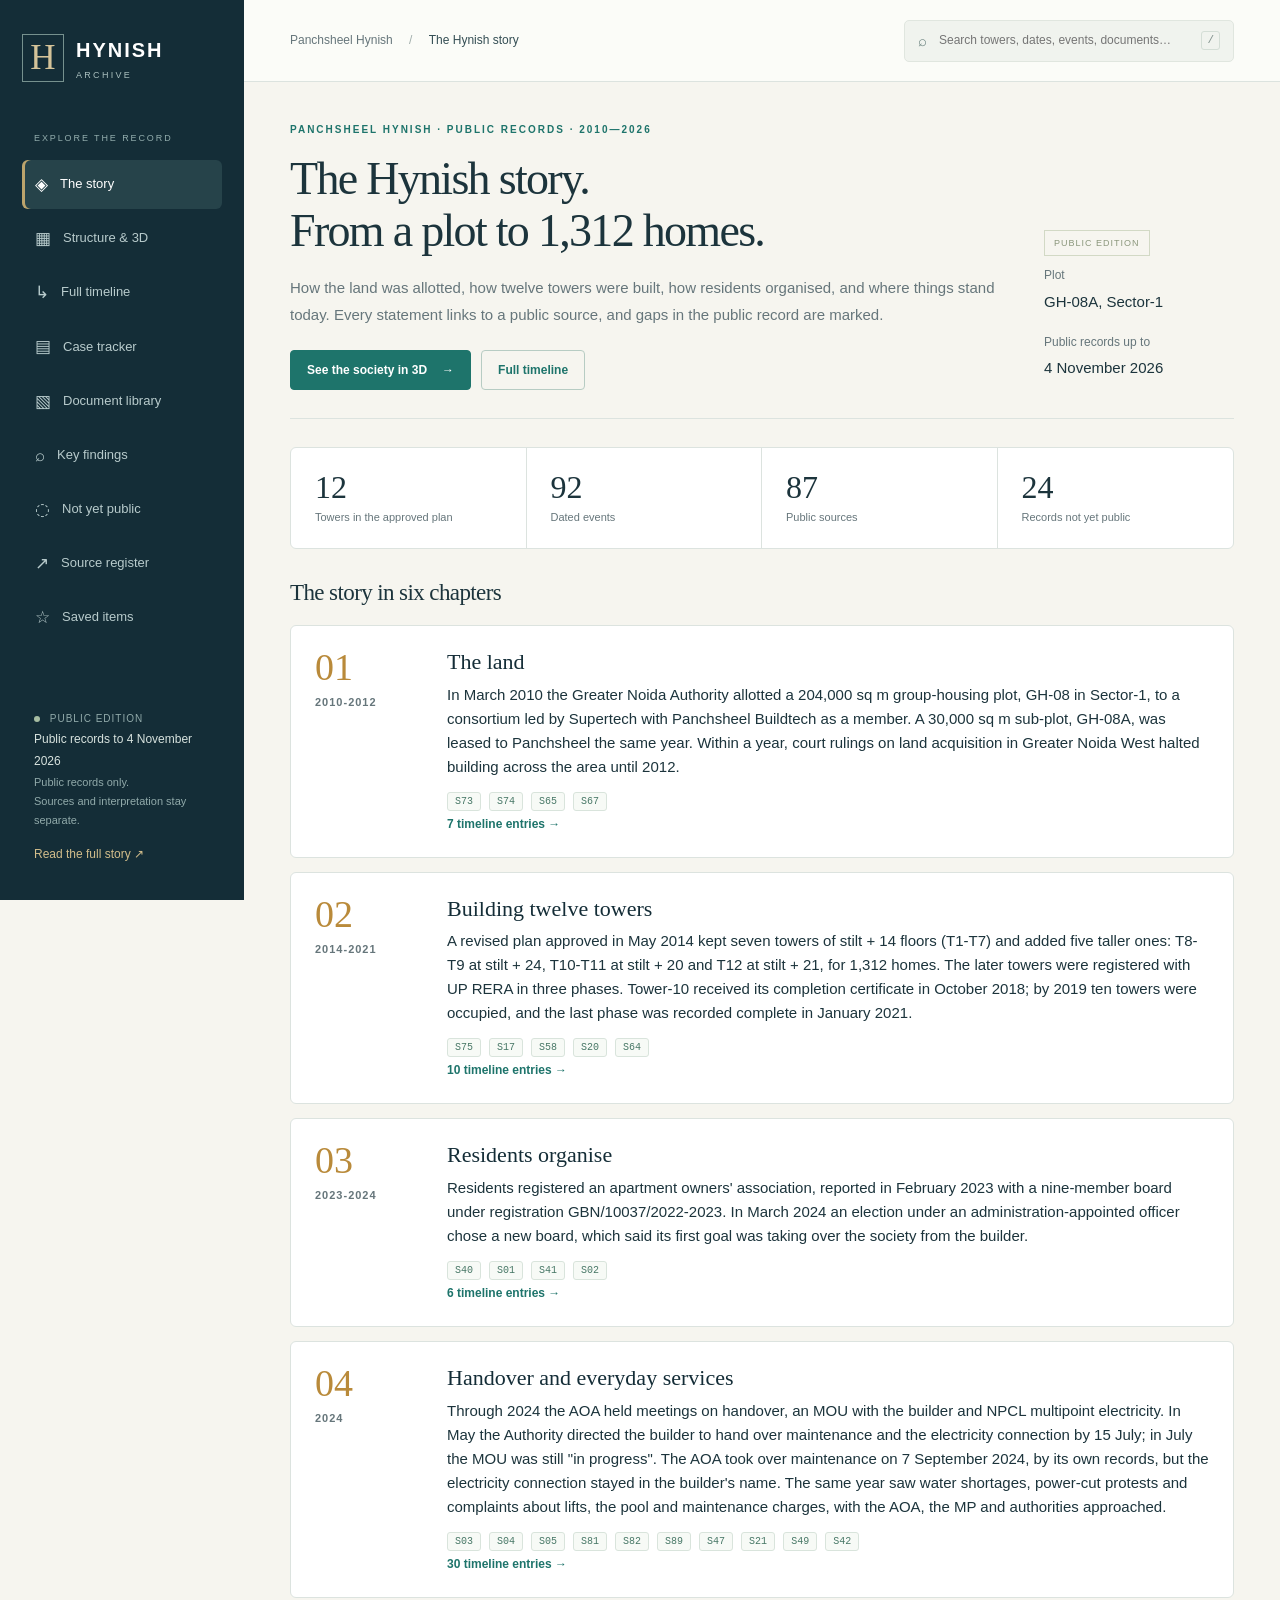
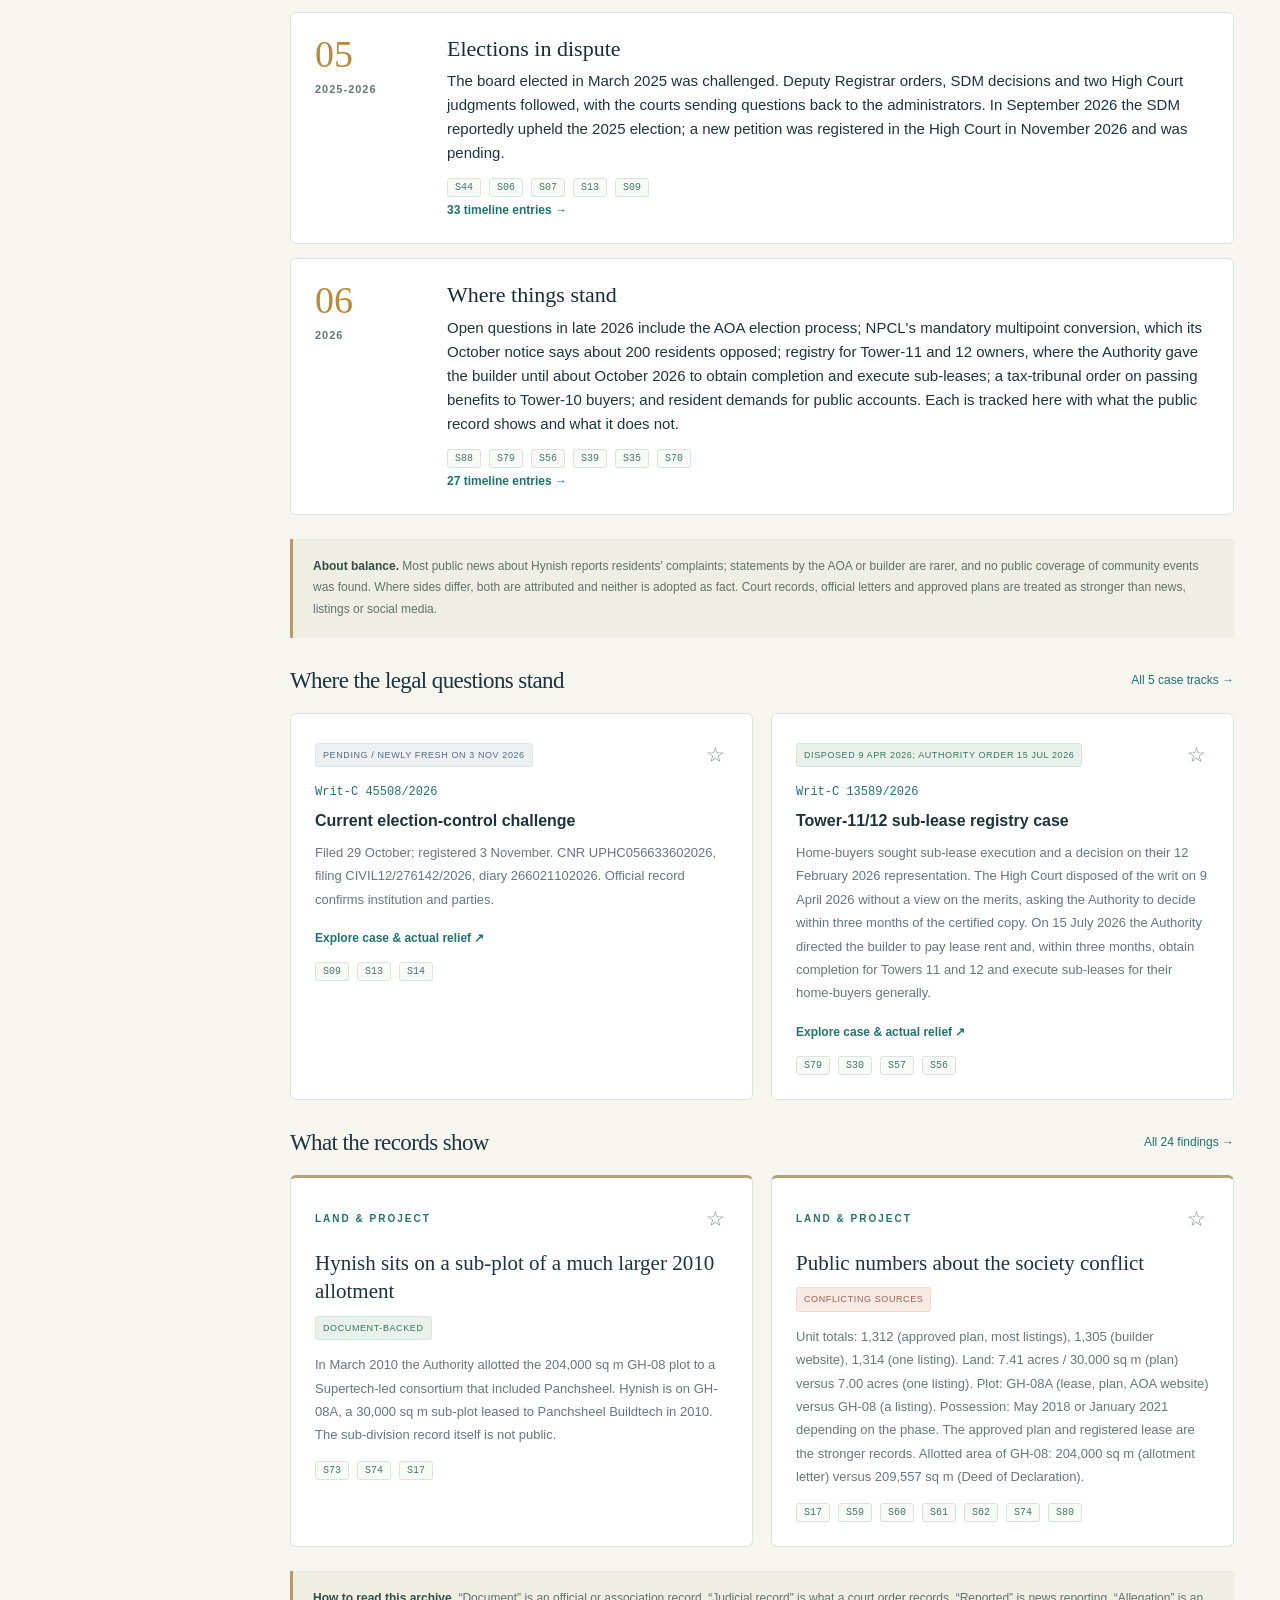
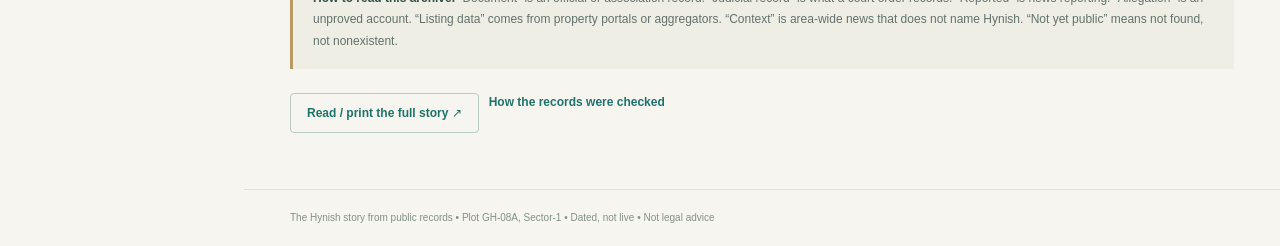
==== index.html @ cd11ac64 "Hynish Archive public edition, 4 November 2026 Co-Authored-By: Claude Opus 5.5 <noreply@anthropic.co" ====
<!doctype html>
<html lang="en"><head><meta charset="utf-8"><meta name="robots" content="noindex, nofollow"><meta name="viewport" content="width=device-width,initial-scale=1"><meta name="description" content="The Panchsheel Hynish story from public records: land, construction, residents, handover, services and court cases, with a 3D model of the society."><title>Hynish Archive</title><link rel="stylesheet" href="assets/style.css"></head>
<body>
<aside class="sidebar"><a href="#overview" class="brand"><span class="brandmark">H</span><span>HYNISH<span class="brand-sub">ARCHIVE</span></span></a><div class="sidebar-label">EXPLORE THE RECORD</div><nav aria-label="Main navigation"><a href="#overview" data-view="overview">◈ <span>The story</span></a><a href="#structure" data-view="structure">▦ <span>Structure &amp; 3D</span></a><a href="#timeline" data-view="timeline">↳ <span>Full timeline</span></a><a href="#cases" data-view="cases">▤ <span>Case tracker</span></a><a href="#documents" data-view="documents">▧ <span>Document library</span></a><a href="#findings" data-view="findings">⌕ <span>Key findings</span></a><a href="#missing" data-view="missing">◌ <span>Not yet public</span></a><a href="#sources" data-view="sources">↗ <span>Source register</span></a><a href="#saved" data-view="saved">☆ <span>Saved items</span></a></nav><div class="sidebar-footer"><span class="live-dot"></span> PUBLIC EDITION<br><strong>Public records to 4 November 2026</strong><p>Public records only.<br>Sources and interpretation stay separate.</p><a href="Detailed_Brief.html" target="_blank">Read the full story ↗</a></div></aside>
<div class="shell"><header class="topbar"><div class="breadcrumb">Panchsheel Hynish <span>/</span> <strong id="crumb">The Hynish story</strong></div><label class="search-wrap"><span aria-hidden="true">⌕</span><input id="search" type="search" placeholder="Search towers, dates, events, documents…" aria-label="Search archive"><kbd>/</kbd></label><button class="clear-btn" id="clear" hidden>Clear search</button></header><main id="main" tabindex="-1"></main><footer class="page-footer">The Hynish story from public records • Plot GH-08A, Sector-1 • Dated, not live • Not legal advice</footer></div>
<dialog id="detail"><div class="modal-head"><div><span class="eyebrow" id="detail-kind"></span><h2 id="detail-title"></h2></div><button id="close-detail" class="icon-btn" aria-label="Close details">✕</button></div><div id="detail-body"></div></dialog>
<script src="assets/archive-data.js?v=20261104w"></script><script src="assets/model3d.js?v=20261104w"></script><script src="assets/app.js?v=20261104w"></script></body></html>
---- assets/style.css ----
:root{--navy:#142d37;--ink:#1c343c;--muted:#66767b;--teal:#1e746b;--line:#dce3df;--paper:#f6f5ef;--white:#fff;--gold:#b98a3a;--blue:#456d91}*{box-sizing:border-box}body{margin:0;background:var(--paper);color:var(--ink);font:15px/1.6 'Segoe UI',Arial,sans-serif}button,input,select{font:inherit}a{color:var(--teal);text-decoration:none}a:hover{text-decoration:underline}button{cursor:pointer}button:focus-visible,a:focus-visible,input:focus-visible,select:focus-visible{outline:3px solid #d5ad59;outline-offset:3px}.sidebar{position:fixed;inset:0 auto 0 0;width:244px;background:var(--navy);color:#d7e4e4;padding:34px 22px;display:flex;flex-direction:column;z-index:5}.brand{display:flex;gap:12px;align-items:center;color:white;font-size:20px;font-weight:650;letter-spacing:2px}.brand:hover{text-decoration:none}.brandmark{display:grid;place-items:center;border:1px solid #76918e;width:42px;height:48px;font:35px Georgia,serif;letter-spacing:0;color:#d4c399}.brand-sub{display:block;font-size:9px;letter-spacing:2.3px;font-weight:400;color:#aabfbe;margin-top:2px}.sidebar-label{font-size:9px;letter-spacing:1.9px;color:#93adad;margin:49px 12px 14px}nav{display:grid;gap:5px}nav a{color:#b8cbcc;padding:11px 13px;border-radius:6px;font-size:17px;display:flex;gap:12px;align-items:center}nav a span{font-size:13px;font-weight:500}nav a.active{background:#26434a;color:white;box-shadow:inset 3px 0 #bca46c}nav a:hover{background:#213d45;text-decoration:none}.sidebar-footer{margin-top:auto;padding:28px 12px 0;color:#91aaaa;font-size:10px;letter-spacing:1px;line-height:1.9}.sidebar-footer strong{font-size:12px;color:#d7e2de;font-weight:500;letter-spacing:0}.sidebar-footer p{font-size:11px;letter-spacing:0;line-height:1.7}.sidebar-footer a{font-size:12px;color:#d2bd8b;letter-spacing:0}.live-dot{display:inline-block;width:6px;height:6px;border-radius:50%;background:#a7bda2;margin-right:6px}.shell{margin-left:244px}.topbar{height:82px;border-bottom:1px solid var(--line);padding:0 46px;display:flex;align-items:center;justify-content:space-between;gap:22px;background:#fbfcf8;position:sticky;top:0;z-index:4}.breadcrumb{font-size:12px;color:var(--muted)}.breadcrumb span{margin:0 13px;color:#a0adab}.breadcrumb strong{font-weight:500;color:#344e54}.search-wrap{display:flex;align-items:center;gap:10px;background:#f0f3ee;border:1px solid #e0e6df;border-radius:5px;padding:8px 13px;width:330px;color:#69817e}.search-wrap input{background:none;border:0;outline:none;width:100%;font-size:12px;color:var(--ink)}kbd{border:1px solid #d4ded6;padding:0 5px;border-radius:3px;color:#80918c;font-size:11px}.clear-btn{border:0;background:none;font-size:12px;color:var(--teal)}main{max-width:1550px;margin:auto;padding:40px 46px 56px}.eyebrow{font-size:10px;letter-spacing:2px;font-weight:600;text-transform:uppercase;color:var(--teal)}h1{font:46px/1.13 Georgia,'Times New Roman',serif;letter-spacing:-1.7px;margin:15px 0 17px;max-width:790px}h2{font:28px/1.25 Georgia,serif;letter-spacing:-.6px;margin:0 0 12px}h3{font-size:16px;line-height:1.5;margin:0 0 8px}p{margin:0 0 14px}.lead{font-size:15px;color:var(--muted);max-width:740px;line-height:1.8}.hero{display:flex;justify-content:space-between;gap:36px;border-bottom:1px solid var(--line);padding-bottom:28px}.hero-aside{min-width:190px;align-self:flex-end;font-size:12px;color:var(--muted);padding-bottom:10px}.hero-aside strong{display:block;font-size:15px;color:var(--ink);font-weight:500;margin-top:4px}.button{border:1px solid var(--teal);border-radius:4px;background:var(--teal);color:white;padding:10px 16px;display:inline-flex;align-items:center;gap:15px;font-size:12px;font-weight:550;line-height:1.5}.button:hover{background:#165d56;text-decoration:none}.button.secondary{background:none;color:var(--teal);border-color:#b7ccc3}.button.secondary:hover{background:#e9efea}.actions{display:flex;gap:10px;flex-wrap:wrap;margin-top:22px}.stats{display:grid;grid-template-columns:repeat(4,1fr);border:1px solid var(--line);background:#fff;margin:28px 0 30px;border-radius:6px}.stat{padding:21px 24px;border-right:1px solid var(--line)}.stat:last-child{border:0}.stat b{font:32px Georgia,serif;display:block}.stat span{font-size:11px;color:var(--muted);display:block;margin-top:3px}.section-heading{display:flex;align-items:center;justify-content:space-between;margin:29px 0 18px;gap:20px}.section-heading h2{font-size:23px;margin:0}.section-heading a{font-size:12px}.grid{display:grid;grid-template-columns:repeat(2,minmax(0,1fr));gap:18px}.card{background:white;border:1px solid var(--line);border-radius:6px;padding:24px;position:relative}.card p{font-size:13px;color:#66777a;line-height:1.8}.card .number{font:12px 'Consolas',monospace;color:var(--teal);margin:10px 0}.pill{display:inline-block;font-size:9px;line-height:1.6;letter-spacing:.6px;text-transform:uppercase;padding:4px 7px;border-radius:3px;background:#e9f1ec;color:#397263;border:1px solid #d7e6dd}.pill.reported{background:#f6eedc;color:#8c6a27;border-color:#eee0bd}.pill.missing,.pill.allegation{background:#f7eae5;color:#9b614b;border-color:#f0d9cd}.pill.neutral{background:#edf0f3;color:#536b83;border-color:#dde3e8}.pill.private{background:#f1eaf3;color:#7d5c86;border-color:#e5d8eb}.card-meta{display:flex;align-items:center;justify-content:space-between;gap:10px;margin-bottom:13px}.card-link{border:0;background:none;padding:0;color:var(--teal);font-size:12px;font-weight:600}.bookmark{border:0;background:none;color:#83928e;font-size:21px;padding:0 3px}.bookmark.on{color:#a37e34}.note{border-left:3px solid #b89b61;background:#eeeee4;padding:17px 20px;color:#63716c;font-size:12px;line-height:1.8;margin:24px 0}.note strong{color:#344e45}.topic-grid{display:grid;grid-template-columns:repeat(4,1fr);gap:12px}.topic{border:1px solid var(--line);background:#fff;padding:18px;text-align:left;border-radius:5px;color:var(--ink)}.topic:hover{border-color:#6e9c8a;background:#fafdf8}.topic strong{font-size:13px;display:block}.topic span{font-size:10px;color:#81908c;display:block;margin-top:6px}.toolbar{display:flex;align-items:center;gap:12px;margin:25px 0;flex-wrap:wrap}.toolbar label{font-size:11px;color:var(--muted)}select{border:1px solid #cad8cf;border-radius:4px;color:var(--ink);background:white;padding:8px 30px 8px 11px;font-size:12px}.result-count{font-size:12px;color:#71827b;margin-left:auto}.timeline-list{position:relative;margin-left:16px;padding-left:30px;border-left:1px solid #bdcec1}.event{background:#fff;border:1px solid var(--line);padding:20px 23px;margin-bottom:14px;border-radius:5px;position:relative}.event:before{content:'';position:absolute;left:-36px;top:28px;width:8px;height:8px;border-radius:50%;background:#6b9786;border:3px solid var(--paper);box-sizing:content-box}.event-date{font:11px Consolas,monospace;color:#798b83;display:block;margin-bottom:6px}.event h3{font-size:15px}.event p{font-size:13px;color:#61746e;margin:10px 0 8px;line-height:1.8}.source-links{display:flex;gap:8px;flex-wrap:wrap;margin-top:13px}.source-links button{border:1px solid #d9e4dc;background:#f7faf6;color:#477766;border-radius:3px;font:10px Consolas,monospace;padding:3px 7px}.source-links button:hover{background:#e8f2e9}.table-wrap{background:#fff;border:1px solid var(--line);border-radius:6px;overflow:auto}table{border-collapse:collapse;width:100%;font-size:12px;text-align:left}th{background:#eef2ec;padding:13px 16px;font-size:10px;letter-spacing:.7px;text-transform:uppercase;color:#6b7f72;font-weight:600;white-space:nowrap}td{padding:16px;border-top:1px solid #e5eae3;vertical-align:top}td .title-button{background:none;border:0;text-align:left;color:var(--ink);padding:0;font-size:13px;font-weight:550;line-height:1.6}td .title-button:hover{color:var(--teal)}td small{display:block;font-size:10px;color:#88978d;margin-top:5px}.filetype{display:inline-grid;place-items:center;border:1px solid #b9cec1;border-radius:3px;font:9px Consolas,monospace;color:#54806c;padding:4px 6px}.empty{padding:40px;text-align:center;color:#7b8d81;border:1px dashed #cbd8cb;border-radius:7px}.page-intro{max-width:820px;color:var(--muted);font-size:14px}.page-footer{border-top:1px solid var(--line);padding:20px 46px;font-size:10px;color:#839286}.finding-card{border-top:3px solid #b6a171}.finding-card h3{font:21px/1.35 Georgia,serif}.source-card{margin-bottom:13px}.source-card h3{font-size:15px}.source-card .source-id{font:11px Consolas,monospace;color:#849487}.source-card p{font-size:13px}.doc-meta{font-size:11px;color:#7d9083;overflow-wrap:anywhere}dialog{border:0;border-radius:9px;padding:0;width:min(1100px,94vw);max-height:92vh;color:var(--ink);box-shadow:0 24px 100px #07191655}dialog::backdrop{background:#0b242eaa;backdrop-filter:blur(3px)}.modal-head{padding:25px 30px 20px;border-bottom:1px solid var(--line);display:flex;justify-content:space-between;gap:20px;background:#f8faf4;position:sticky;top:0;z-index:2}.modal-head h2{font-size:25px;margin:6px 0 0}.icon-btn{background:none;border:1px solid #cbd8cc;border-radius:50%;width:32px;height:32px;flex-shrink:0;color:#66816e}.modal-head .eyebrow{font-size:9px}#detail-body{padding:28px 30px;line-height:1.9}#detail-body p{font-size:14px;color:#536c5d}#detail-body h3{margin-top:20px}iframe.doc-preview{width:100%;height:65vh;margin-top:20px;border:1px solid #d4ded4;background:#eff2ec}.doc-image{display:block;max-width:100%;max-height:75vh;object-fit:contain;margin:20px auto}details{margin:18px 0;border-top:1px solid var(--line);padding-top:12px}summary{cursor:pointer;font-size:12px;color:var(--teal)}.hash{font:10px Consolas,monospace;overflow-wrap:anywhere;background:#f3f6ef;padding:13px;border-radius:4px}.missing-list .card{margin-bottom:13px}.missing-list h3{font-size:15px}.missing-list p{margin-bottom:8px}.search-label{display:flex;align-items:center;gap:8px;color:#7b8e7e;font-size:11px}.type-head{margin-top:30px;display:flex;gap:10px;align-items:baseline}.type-head h2{font-size:23px}.type-head span{font-size:12px;color:#819080}.proof-grid{display:grid;grid-template-columns:1fr 1fr;gap:20px}.proof-grid img{width:100%;border:1px solid var(--line)}.proof-grid a{font-size:12px}.small{font-size:11px;color:var(--muted)}.link-list{padding-left:20px}.link-list li{margin-bottom:8px;font-size:13px}.hero .edition{color:#8b977c;border:1px solid #d2d9c5;padding:5px 9px;font-size:9px;letter-spacing:1px;display:inline-block;margin-bottom:10px}.feature-card{background:#e8eee7;border-color:#d2dfd2}.feature-card h3{font:22px/1.35 Georgia,serif}.feature-card p{color:#55715d}.muted{color:var(--muted)}
@media(min-width:1600px){main{padding-top:48px}.hero h1{font-size:54px}.grid{gap:22px}}
@media(max-width:1100px){.sidebar{width:210px;padding:26px 15px}.shell{margin-left:210px}.topbar{padding:0 27px}main{padding:30px 27px}.hero-aside{display:none}h1{font-size:40px}.topic-grid{grid-template-columns:repeat(2,1fr)}.stat{padding:18px}.breadcrumb{display:none}.search-wrap{width:100%}}
@media(max-width:720px){.sidebar{position:relative;width:100%;padding:17px 20px;display:block}.brandmark{width:30px;height:35px;font-size:25px}.brand{font-size:17px}.brand-sub{font-size:8px}.sidebar-label,.sidebar-footer{display:none}nav{display:flex;overflow:auto;gap:6px;margin-top:18px;padding-bottom:2px}nav a{padding:7px 11px;white-space:nowrap;font-size:13px}nav a span{font-size:11px}nav a.active{box-shadow:inset 0 -2px #bca46c}.shell{margin:0}.topbar{height:65px;padding:0 20px}main{padding:28px 20px 40px}h1{font-size:36px;letter-spacing:-1px}.lead{font-size:13px}.grid{grid-template-columns:1fr}.stats{grid-template-columns:1fr 1fr}.stat:nth-child(2){border-right:0}.stat:nth-child(-n+2){border-bottom:1px solid var(--line)}.stat b{font-size:28px}.stat span{font-size:10px}.hero{padding-bottom:22px}.topic-grid{gap:9px}.card{padding:20px}.section-heading h2{font-size:21px}.page-footer{padding:18px 20px}.result-count{width:100%;margin:0}.timeline-list{padding-left:21px;margin-left:6px}.event{padding:17px}.event:before{left:-27px}.modal-head{padding:20px}.modal-head h2{font-size:21px}#detail-body{padding:20px}.proof-grid{grid-template-columns:1fr}.toolbar{gap:8px}.search-wrap{padding:7px 10px}.topbar .clear-btn{white-space:nowrap}}
@media print{.sidebar,.topbar,.actions,.toolbar,.bookmark,.page-footer{display:none}.shell{margin:0}main{padding:0}.card,.event{break-inside:avoid}.grid{display:block}.card{margin-bottom:15px}dialog{display:none}}

.chapters{display:grid;gap:14px}.chapter{display:grid;grid-template-columns:110px 1fr;gap:22px;background:white;border:1px solid var(--line);border-radius:6px;padding:22px 24px}.chapter h3{margin:0 0 6px;font:22px/1.3 Georgia,serif;color:var(--navy)}.chapter p{margin:0 0 10px}.chapter-num{font:38px/1 Georgia,serif;color:var(--gold)}.chapter-num span{display:block;font:600 11px/1.6 'Segoe UI',Arial,sans-serif;letter-spacing:1px;color:var(--muted);margin-top:8px}
.model-wrap{background:white;border:1px solid var(--line);border-radius:6px;overflow:hidden}#model{width:100%}.model-canvas{display:block;width:100%;touch-action:none;cursor:grab}.model-canvas:active{cursor:grabbing}.model-tools{display:flex;flex-wrap:wrap;gap:8px;align-items:center;padding:12px 14px;border-top:1px solid var(--line)}.model-tools .button{padding:7px 12px;font-size:12px}.legend{display:flex;flex-wrap:wrap;gap:12px;margin-left:auto;font-size:12px;color:var(--muted)}.legend i{display:inline-block;width:11px;height:11px;border-radius:2px;margin-right:5px;vertical-align:-1px}
.tower-picker{display:flex;flex-wrap:wrap;gap:6px;margin:16px 0 10px}.tower-picker button{border:1px solid var(--line);background:white;border-radius:5px;padding:6px 11px;font-weight:600;color:var(--navy)}.tower-picker button.on{background:var(--navy);color:white;border-color:var(--navy)}.tower-info h3{margin:6px 0}
table th{text-align:left}.osm-frame{width:100%;height:320px;border:1px solid var(--line);border-radius:6px;margin-top:12px}
@media(max-width:720px){.chapter{grid-template-columns:1fr;gap:8px;padding:18px}.chapter-num{font-size:28px}.legend{margin-left:0}}
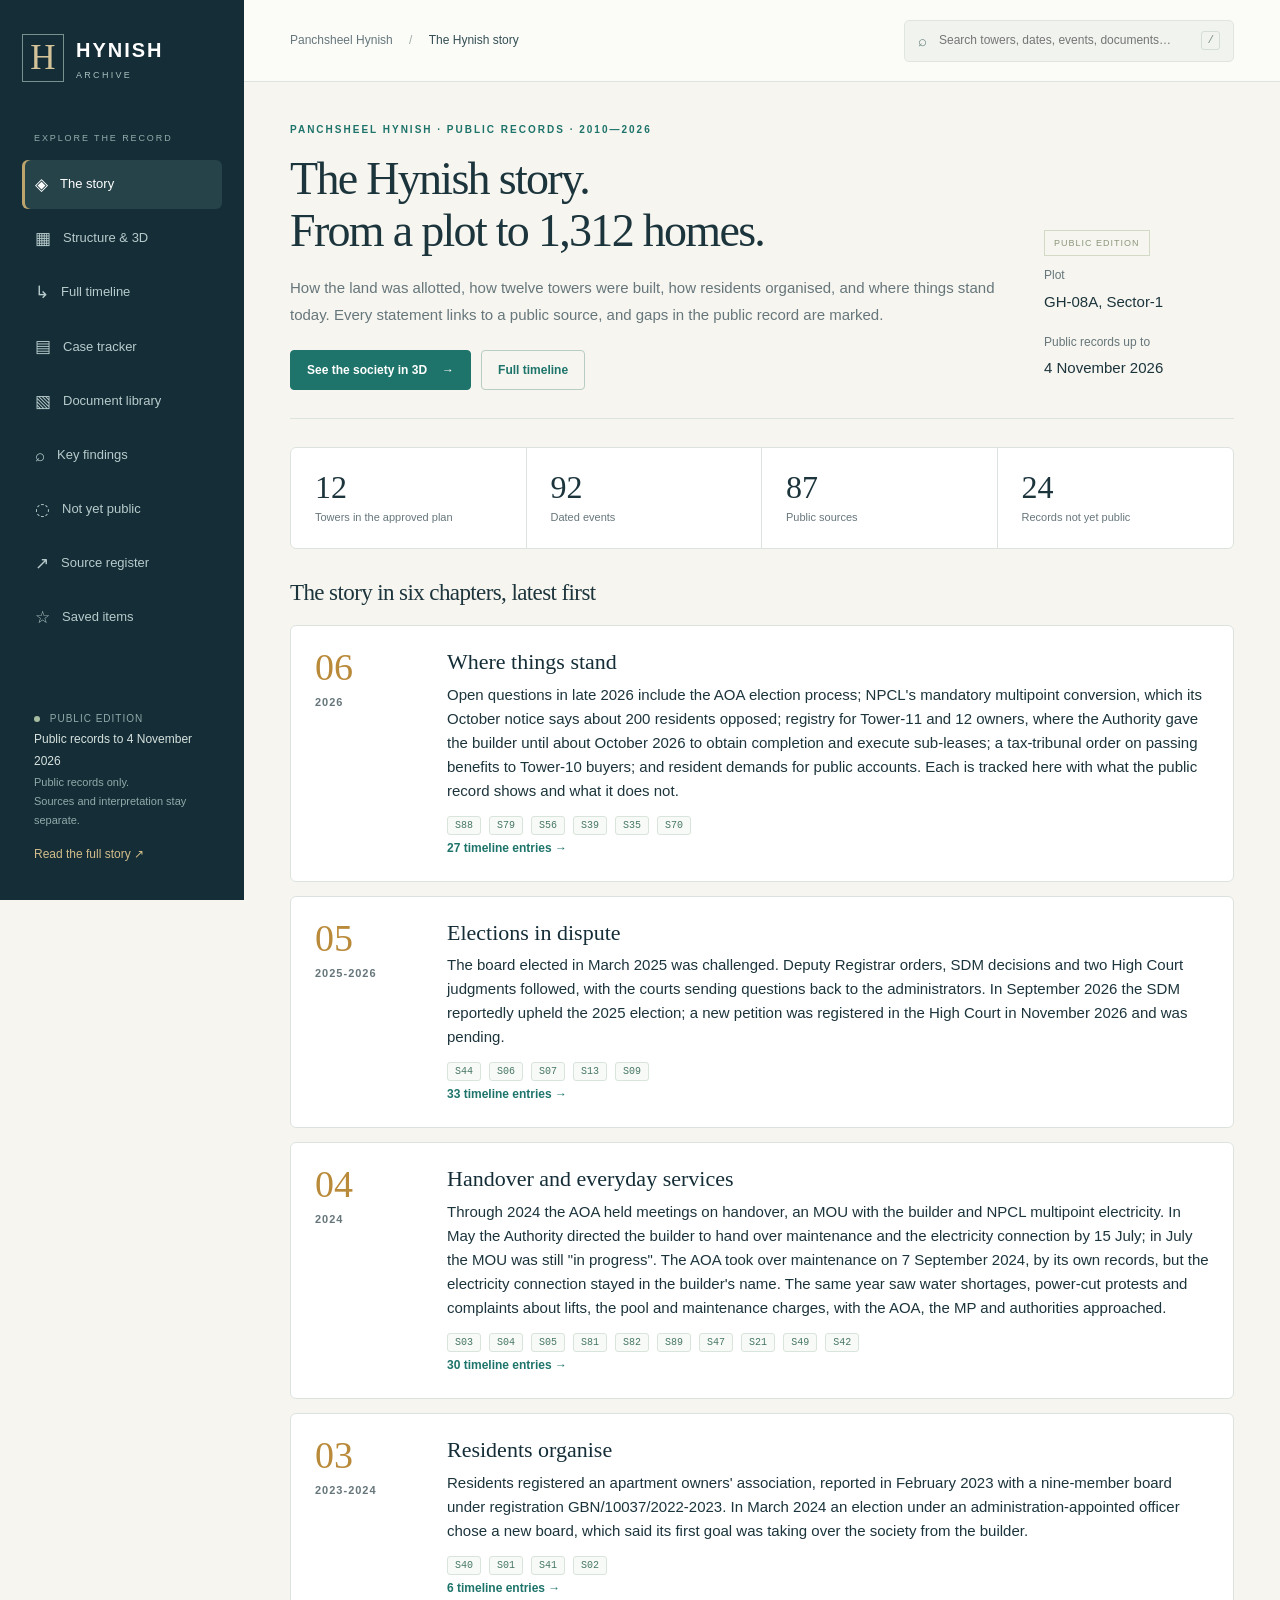
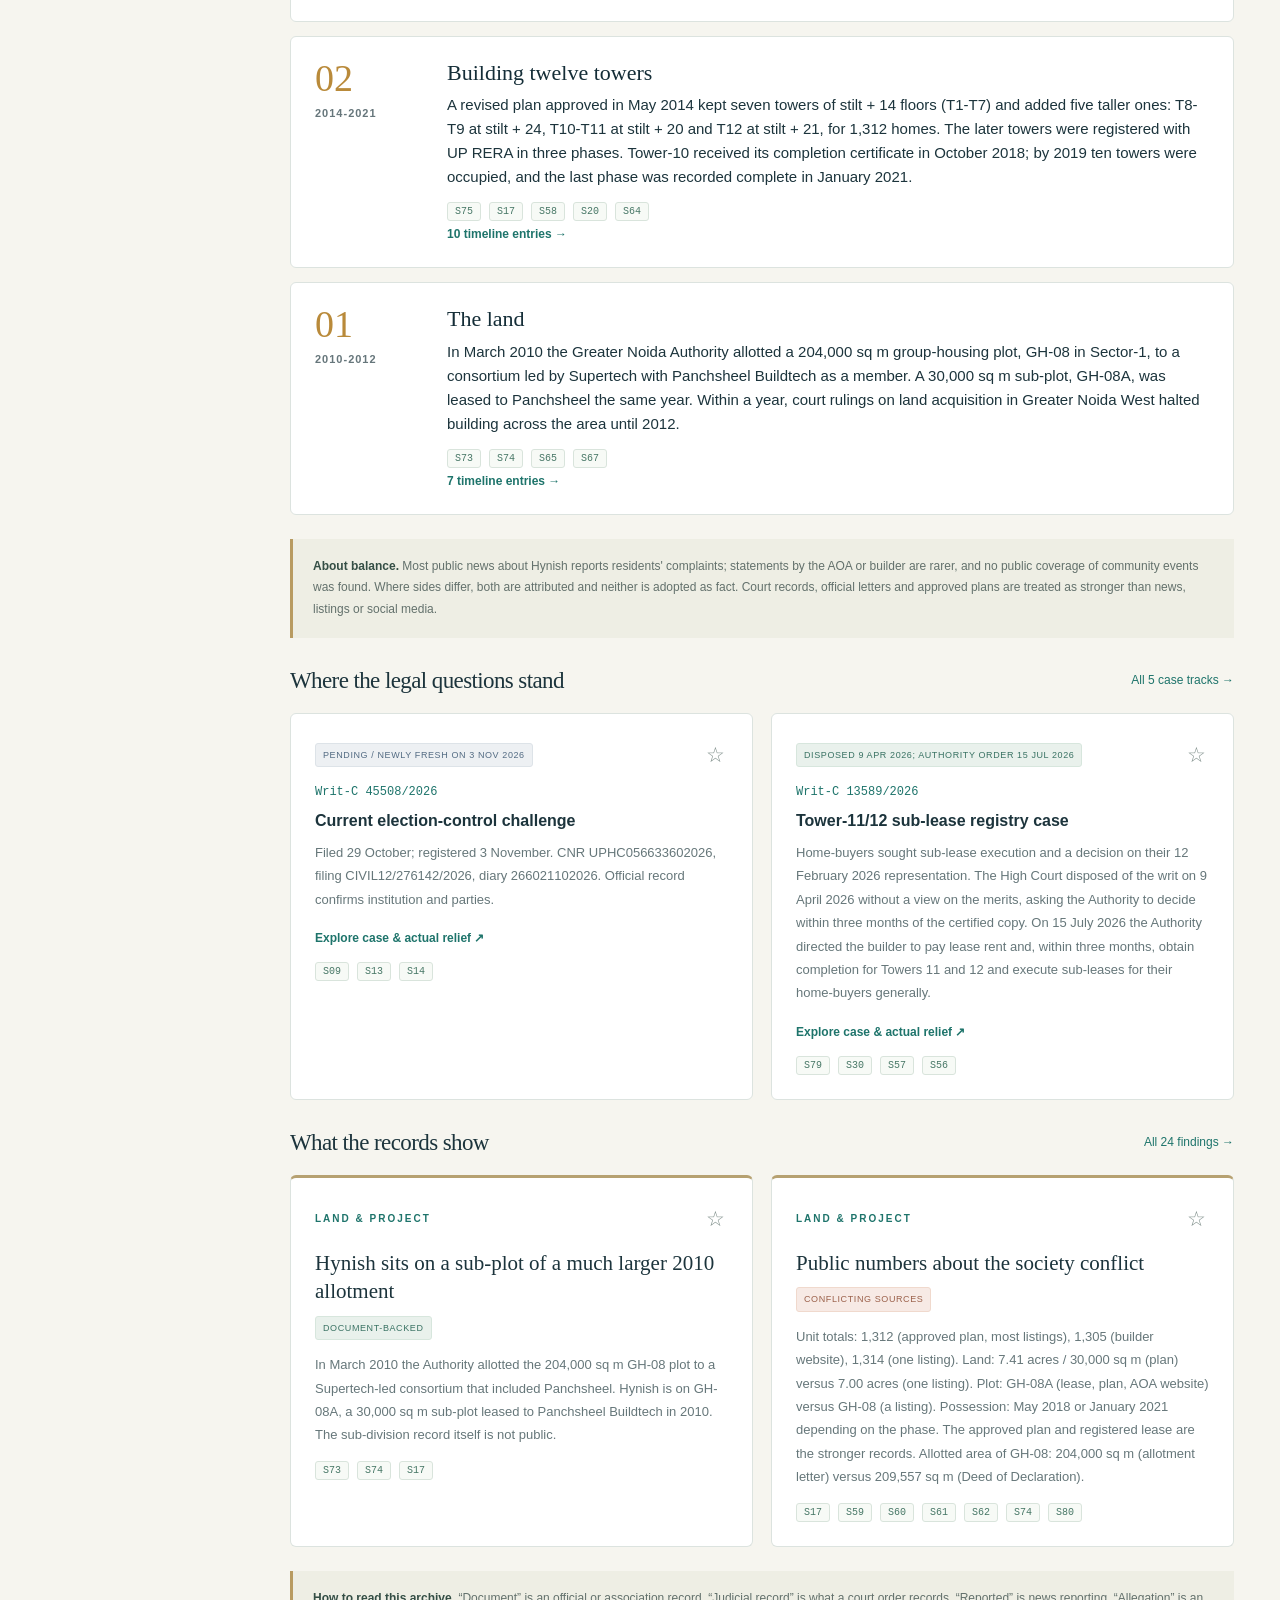
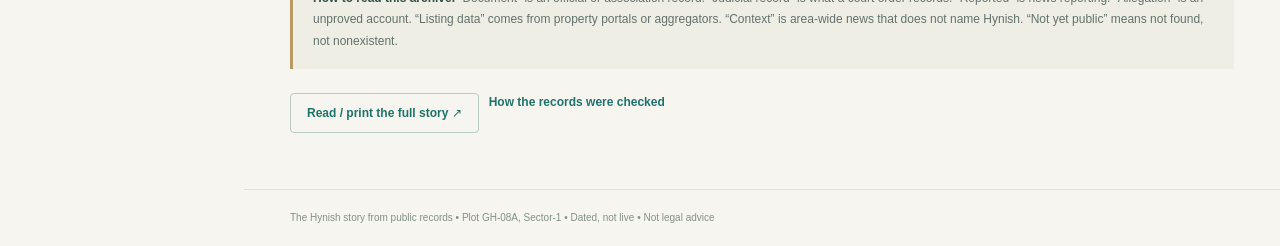
==== commit 0fb7652b: "Show the latest information first Timeline opens newest first (the switch stays), cases follow their" ====
--- a/index.html
+++ b/index.html
@@ -4,4 +4,4 @@
 <aside class="sidebar"><a href="#overview" class="brand"><span class="brandmark">H</span><span>HYNISH<span class="brand-sub">ARCHIVE</span></span></a><div class="sidebar-label">EXPLORE THE RECORD</div><nav aria-label="Main navigation"><a href="#overview" data-view="overview">◈ <span>The story</span></a><a href="#structure" data-view="structure">▦ <span>Structure &amp; 3D</span></a><a href="#timeline" data-view="timeline">↳ <span>Full timeline</span></a><a href="#cases" data-view="cases">▤ <span>Case tracker</span></a><a href="#documents" data-view="documents">▧ <span>Document library</span></a><a href="#findings" data-view="findings">⌕ <span>Key findings</span></a><a href="#missing" data-view="missing">◌ <span>Not yet public</span></a><a href="#sources" data-view="sources">↗ <span>Source register</span></a><a href="#saved" data-view="saved">☆ <span>Saved items</span></a></nav><div class="sidebar-footer"><span class="live-dot"></span> PUBLIC EDITION<br><strong>Public records to 4 November 2026</strong><p>Public records only.<br>Sources and interpretation stay separate.</p><a href="Detailed_Brief.html" target="_blank">Read the full story ↗</a></div></aside>
 <div class="shell"><header class="topbar"><div class="breadcrumb">Panchsheel Hynish <span>/</span> <strong id="crumb">The Hynish story</strong></div><label class="search-wrap"><span aria-hidden="true">⌕</span><input id="search" type="search" placeholder="Search towers, dates, events, documents…" aria-label="Search archive"><kbd>/</kbd></label><button class="clear-btn" id="clear" hidden>Clear search</button></header><main id="main" tabindex="-1"></main><footer class="page-footer">The Hynish story from public records • Plot GH-08A, Sector-1 • Dated, not live • Not legal advice</footer></div>
 <dialog id="detail"><div class="modal-head"><div><span class="eyebrow" id="detail-kind"></span><h2 id="detail-title"></h2></div><button id="close-detail" class="icon-btn" aria-label="Close details">✕</button></div><div id="detail-body"></div></dialog>
-<script src="assets/archive-data.js?v=20261104w"></script><script src="assets/model3d.js?v=20261104w"></script><script src="assets/app.js?v=20261104w"></script></body></html>
+<script src="assets/archive-data.js?v=20261107n"></script><script src="assets/model3d.js?v=20261107n"></script><script src="assets/app.js?v=20261107n"></script></body></html>
--- a/assets/style.css
+++ b/assets/style.css
@@ -1,11 +1,11 @@
-:root{--navy:#142d37;--ink:#1c343c;--muted:#66767b;--teal:#1e746b;--line:#dce3df;--paper:#f6f5ef;--white:#fff;--gold:#b98a3a;--blue:#456d91}*{box-sizing:border-box}body{margin:0;background:var(--paper);color:var(--ink);font:15px/1.6 'Segoe UI',Arial,sans-serif}button,input,select{font:inherit}a{color:var(--teal);text-decoration:none}a:hover{text-decoration:underline}button{cursor:pointer}button:focus-visible,a:focus-visible,input:focus-visible,select:focus-visible{outline:3px solid #d5ad59;outline-offset:3px}.sidebar{position:fixed;inset:0 auto 0 0;width:244px;background:var(--navy);color:#d7e4e4;padding:34px 22px;display:flex;flex-direction:column;z-index:5}.brand{display:flex;gap:12px;align-items:center;color:white;font-size:20px;font-weight:650;letter-spacing:2px}.brand:hover{text-decoration:none}.brandmark{display:grid;place-items:center;border:1px solid #76918e;width:42px;height:48px;font:35px Georgia,serif;letter-spacing:0;color:#d4c399}.brand-sub{display:block;font-size:9px;letter-spacing:2.3px;font-weight:400;color:#aabfbe;margin-top:2px}.sidebar-label{font-size:9px;letter-spacing:1.9px;color:#93adad;margin:49px 12px 14px}nav{display:grid;gap:5px}nav a{color:#b8cbcc;padding:11px 13px;border-radius:6px;font-size:17px;display:flex;gap:12px;align-items:center}nav a span{font-size:13px;font-weight:500}nav a.active{background:#26434a;color:white;box-shadow:inset 3px 0 #bca46c}nav a:hover{background:#213d45;text-decoration:none}.sidebar-footer{margin-top:auto;padding:28px 12px 0;color:#91aaaa;font-size:10px;letter-spacing:1px;line-height:1.9}.sidebar-footer strong{font-size:12px;color:#d7e2de;font-weight:500;letter-spacing:0}.sidebar-footer p{font-size:11px;letter-spacing:0;line-height:1.7}.sidebar-footer a{font-size:12px;color:#d2bd8b;letter-spacing:0}.live-dot{display:inline-block;width:6px;height:6px;border-radius:50%;background:#a7bda2;margin-right:6px}.shell{margin-left:244px}.topbar{height:82px;border-bottom:1px solid var(--line);padding:0 46px;display:flex;align-items:center;justify-content:space-between;gap:22px;background:#fbfcf8;position:sticky;top:0;z-index:4}.breadcrumb{font-size:12px;color:var(--muted)}.breadcrumb span{margin:0 13px;color:#a0adab}.breadcrumb strong{font-weight:500;color:#344e54}.search-wrap{display:flex;align-items:center;gap:10px;background:#f0f3ee;border:1px solid #e0e6df;border-radius:5px;padding:8px 13px;width:330px;color:#69817e}.search-wrap input{background:none;border:0;outline:none;width:100%;font-size:12px;color:var(--ink)}kbd{border:1px solid #d4ded6;padding:0 5px;border-radius:3px;color:#80918c;font-size:11px}.clear-btn{border:0;background:none;font-size:12px;color:var(--teal)}main{max-width:1550px;margin:auto;padding:40px 46px 56px}.eyebrow{font-size:10px;letter-spacing:2px;font-weight:600;text-transform:uppercase;color:var(--teal)}h1{font:46px/1.13 Georgia,'Times New Roman',serif;letter-spacing:-1.7px;margin:15px 0 17px;max-width:790px}h2{font:28px/1.25 Georgia,serif;letter-spacing:-.6px;margin:0 0 12px}h3{font-size:16px;line-height:1.5;margin:0 0 8px}p{margin:0 0 14px}.lead{font-size:15px;color:var(--muted);max-width:740px;line-height:1.8}.hero{display:flex;justify-content:space-between;gap:36px;border-bottom:1px solid var(--line);padding-bottom:28px}.hero-aside{min-width:190px;align-self:flex-end;font-size:12px;color:var(--muted);padding-bottom:10px}.hero-aside strong{display:block;font-size:15px;color:var(--ink);font-weight:500;margin-top:4px}.button{border:1px solid var(--teal);border-radius:4px;background:var(--teal);color:white;padding:10px 16px;display:inline-flex;align-items:center;gap:15px;font-size:12px;font-weight:550;line-height:1.5}.button:hover{background:#165d56;text-decoration:none}.button.secondary{background:none;color:var(--teal);border-color:#b7ccc3}.button.secondary:hover{background:#e9efea}.actions{display:flex;gap:10px;flex-wrap:wrap;margin-top:22px}.stats{display:grid;grid-template-columns:repeat(4,1fr);border:1px solid var(--line);background:#fff;margin:28px 0 30px;border-radius:6px}.stat{padding:21px 24px;border-right:1px solid var(--line)}.stat:last-child{border:0}.stat b{font:32px Georgia,serif;display:block}.stat span{font-size:11px;color:var(--muted);display:block;margin-top:3px}.section-heading{display:flex;align-items:center;justify-content:space-between;margin:29px 0 18px;gap:20px}.section-heading h2{font-size:23px;margin:0}.section-heading a{font-size:12px}.grid{display:grid;grid-template-columns:repeat(2,minmax(0,1fr));gap:18px}.card{background:white;border:1px solid var(--line);border-radius:6px;padding:24px;position:relative}.card p{font-size:13px;color:#66777a;line-height:1.8}.card .number{font:12px 'Consolas',monospace;color:var(--teal);margin:10px 0}.pill{display:inline-block;font-size:9px;line-height:1.6;letter-spacing:.6px;text-transform:uppercase;padding:4px 7px;border-radius:3px;background:#e9f1ec;color:#397263;border:1px solid #d7e6dd}.pill.reported{background:#f6eedc;color:#8c6a27;border-color:#eee0bd}.pill.missing,.pill.allegation{background:#f7eae5;color:#9b614b;border-color:#f0d9cd}.pill.neutral{background:#edf0f3;color:#536b83;border-color:#dde3e8}.pill.private{background:#f1eaf3;color:#7d5c86;border-color:#e5d8eb}.card-meta{display:flex;align-items:center;justify-content:space-between;gap:10px;margin-bottom:13px}.card-link{border:0;background:none;padding:0;color:var(--teal);font-size:12px;font-weight:600}.bookmark{border:0;background:none;color:#83928e;font-size:21px;padding:0 3px}.bookmark.on{color:#a37e34}.note{border-left:3px solid #b89b61;background:#eeeee4;padding:17px 20px;color:#63716c;font-size:12px;line-height:1.8;margin:24px 0}.note strong{color:#344e45}.topic-grid{display:grid;grid-template-columns:repeat(4,1fr);gap:12px}.topic{border:1px solid var(--line);background:#fff;padding:18px;text-align:left;border-radius:5px;color:var(--ink)}.topic:hover{border-color:#6e9c8a;background:#fafdf8}.topic strong{font-size:13px;display:block}.topic span{font-size:10px;color:#81908c;display:block;margin-top:6px}.toolbar{display:flex;align-items:center;gap:12px;margin:25px 0;flex-wrap:wrap}.toolbar label{font-size:11px;color:var(--muted)}select{border:1px solid #cad8cf;border-radius:4px;color:var(--ink);background:white;padding:8px 30px 8px 11px;font-size:12px}.result-count{font-size:12px;color:#71827b;margin-left:auto}.timeline-list{position:relative;margin-left:16px;padding-left:30px;border-left:1px solid #bdcec1}.event{background:#fff;border:1px solid var(--line);padding:20px 23px;margin-bottom:14px;border-radius:5px;position:relative}.event:before{content:'';position:absolute;left:-36px;top:28px;width:8px;height:8px;border-radius:50%;background:#6b9786;border:3px solid var(--paper);box-sizing:content-box}.event-date{font:11px Consolas,monospace;color:#798b83;display:block;margin-bottom:6px}.event h3{font-size:15px}.event p{font-size:13px;color:#61746e;margin:10px 0 8px;line-height:1.8}.source-links{display:flex;gap:8px;flex-wrap:wrap;margin-top:13px}.source-links button{border:1px solid #d9e4dc;background:#f7faf6;color:#477766;border-radius:3px;font:10px Consolas,monospace;padding:3px 7px}.source-links button:hover{background:#e8f2e9}.table-wrap{background:#fff;border:1px solid var(--line);border-radius:6px;overflow:auto}table{border-collapse:collapse;width:100%;font-size:12px;text-align:left}th{background:#eef2ec;padding:13px 16px;font-size:10px;letter-spacing:.7px;text-transform:uppercase;color:#6b7f72;font-weight:600;white-space:nowrap}td{padding:16px;border-top:1px solid #e5eae3;vertical-align:top}td .title-button{background:none;border:0;text-align:left;color:var(--ink);padding:0;font-size:13px;font-weight:550;line-height:1.6}td .title-button:hover{color:var(--teal)}td small{display:block;font-size:10px;color:#88978d;margin-top:5px}.filetype{display:inline-grid;place-items:center;border:1px solid #b9cec1;border-radius:3px;font:9px Consolas,monospace;color:#54806c;padding:4px 6px}.empty{padding:40px;text-align:center;color:#7b8d81;border:1px dashed #cbd8cb;border-radius:7px}.page-intro{max-width:820px;color:var(--muted);font-size:14px}.page-footer{border-top:1px solid var(--line);padding:20px 46px;font-size:10px;color:#839286}.finding-card{border-top:3px solid #b6a171}.finding-card h3{font:21px/1.35 Georgia,serif}.source-card{margin-bottom:13px}.source-card h3{font-size:15px}.source-card .source-id{font:11px Consolas,monospace;color:#849487}.source-card p{font-size:13px}.doc-meta{font-size:11px;color:#7d9083;overflow-wrap:anywhere}dialog{border:0;border-radius:9px;padding:0;width:min(1100px,94vw);max-height:92vh;color:var(--ink);box-shadow:0 24px 100px #07191655}dialog::backdrop{background:#0b242eaa;backdrop-filter:blur(3px)}.modal-head{padding:25px 30px 20px;border-bottom:1px solid var(--line);display:flex;justify-content:space-between;gap:20px;background:#f8faf4;position:sticky;top:0;z-index:2}.modal-head h2{font-size:25px;margin:6px 0 0}.icon-btn{background:none;border:1px solid #cbd8cc;border-radius:50%;width:32px;height:32px;flex-shrink:0;color:#66816e}.modal-head .eyebrow{font-size:9px}#detail-body{padding:28px 30px;line-height:1.9}#detail-body p{font-size:14px;color:#536c5d}#detail-body h3{margin-top:20px}iframe.doc-preview{width:100%;height:65vh;margin-top:20px;border:1px solid #d4ded4;background:#eff2ec}.doc-image{display:block;max-width:100%;max-height:75vh;object-fit:contain;margin:20px auto}details{margin:18px 0;border-top:1px solid var(--line);padding-top:12px}summary{cursor:pointer;font-size:12px;color:var(--teal)}.hash{font:10px Consolas,monospace;overflow-wrap:anywhere;background:#f3f6ef;padding:13px;border-radius:4px}.missing-list .card{margin-bottom:13px}.missing-list h3{font-size:15px}.missing-list p{margin-bottom:8px}.search-label{display:flex;align-items:center;gap:8px;color:#7b8e7e;font-size:11px}.type-head{margin-top:30px;display:flex;gap:10px;align-items:baseline}.type-head h2{font-size:23px}.type-head span{font-size:12px;color:#819080}.proof-grid{display:grid;grid-template-columns:1fr 1fr;gap:20px}.proof-grid img{width:100%;border:1px solid var(--line)}.proof-grid a{font-size:12px}.small{font-size:11px;color:var(--muted)}.link-list{padding-left:20px}.link-list li{margin-bottom:8px;font-size:13px}.hero .edition{color:#8b977c;border:1px solid #d2d9c5;padding:5px 9px;font-size:9px;letter-spacing:1px;display:inline-block;margin-bottom:10px}.feature-card{background:#e8eee7;border-color:#d2dfd2}.feature-card h3{font:22px/1.35 Georgia,serif}.feature-card p{color:#55715d}.muted{color:var(--muted)}
-@media(min-width:1600px){main{padding-top:48px}.hero h1{font-size:54px}.grid{gap:22px}}
-@media(max-width:1100px){.sidebar{width:210px;padding:26px 15px}.shell{margin-left:210px}.topbar{padding:0 27px}main{padding:30px 27px}.hero-aside{display:none}h1{font-size:40px}.topic-grid{grid-template-columns:repeat(2,1fr)}.stat{padding:18px}.breadcrumb{display:none}.search-wrap{width:100%}}
-@media(max-width:720px){.sidebar{position:relative;width:100%;padding:17px 20px;display:block}.brandmark{width:30px;height:35px;font-size:25px}.brand{font-size:17px}.brand-sub{font-size:8px}.sidebar-label,.sidebar-footer{display:none}nav{display:flex;overflow:auto;gap:6px;margin-top:18px;padding-bottom:2px}nav a{padding:7px 11px;white-space:nowrap;font-size:13px}nav a span{font-size:11px}nav a.active{box-shadow:inset 0 -2px #bca46c}.shell{margin:0}.topbar{height:65px;padding:0 20px}main{padding:28px 20px 40px}h1{font-size:36px;letter-spacing:-1px}.lead{font-size:13px}.grid{grid-template-columns:1fr}.stats{grid-template-columns:1fr 1fr}.stat:nth-child(2){border-right:0}.stat:nth-child(-n+2){border-bottom:1px solid var(--line)}.stat b{font-size:28px}.stat span{font-size:10px}.hero{padding-bottom:22px}.topic-grid{gap:9px}.card{padding:20px}.section-heading h2{font-size:21px}.page-footer{padding:18px 20px}.result-count{width:100%;margin:0}.timeline-list{padding-left:21px;margin-left:6px}.event{padding:17px}.event:before{left:-27px}.modal-head{padding:20px}.modal-head h2{font-size:21px}#detail-body{padding:20px}.proof-grid{grid-template-columns:1fr}.toolbar{gap:8px}.search-wrap{padding:7px 10px}.topbar .clear-btn{white-space:nowrap}}
-@media print{.sidebar,.topbar,.actions,.toolbar,.bookmark,.page-footer{display:none}.shell{margin:0}main{padding:0}.card,.event{break-inside:avoid}.grid{display:block}.card{margin-bottom:15px}dialog{display:none}}
-
-.chapters{display:grid;gap:14px}.chapter{display:grid;grid-template-columns:110px 1fr;gap:22px;background:white;border:1px solid var(--line);border-radius:6px;padding:22px 24px}.chapter h3{margin:0 0 6px;font:22px/1.3 Georgia,serif;color:var(--navy)}.chapter p{margin:0 0 10px}.chapter-num{font:38px/1 Georgia,serif;color:var(--gold)}.chapter-num span{display:block;font:600 11px/1.6 'Segoe UI',Arial,sans-serif;letter-spacing:1px;color:var(--muted);margin-top:8px}
-.model-wrap{background:white;border:1px solid var(--line);border-radius:6px;overflow:hidden}#model{width:100%}.model-canvas{display:block;width:100%;touch-action:none;cursor:grab}.model-canvas:active{cursor:grabbing}.model-tools{display:flex;flex-wrap:wrap;gap:8px;align-items:center;padding:12px 14px;border-top:1px solid var(--line)}.model-tools .button{padding:7px 12px;font-size:12px}.legend{display:flex;flex-wrap:wrap;gap:12px;margin-left:auto;font-size:12px;color:var(--muted)}.legend i{display:inline-block;width:11px;height:11px;border-radius:2px;margin-right:5px;vertical-align:-1px}
-.tower-picker{display:flex;flex-wrap:wrap;gap:6px;margin:16px 0 10px}.tower-picker button{border:1px solid var(--line);background:white;border-radius:5px;padding:6px 11px;font-weight:600;color:var(--navy)}.tower-picker button.on{background:var(--navy);color:white;border-color:var(--navy)}.tower-info h3{margin:6px 0}
-table th{text-align:left}.osm-frame{width:100%;height:320px;border:1px solid var(--line);border-radius:6px;margin-top:12px}
-@media(max-width:720px){.chapter{grid-template-columns:1fr;gap:8px;padding:18px}.chapter-num{font-size:28px}.legend{margin-left:0}}
+:root{--navy:#142d37;--ink:#1c343c;--muted:#66767b;--teal:#1e746b;--line:#dce3df;--paper:#f6f5ef;--white:#fff;--gold:#b98a3a;--blue:#456d91}*{box-sizing:border-box}body{margin:0;background:var(--paper);color:var(--ink);font:15px/1.6 'Segoe UI',Arial,sans-serif}button,input,select{font:inherit}a{color:var(--teal);text-decoration:none}a:hover{text-decoration:underline}button{cursor:pointer}button:focus-visible,a:focus-visible,input:focus-visible,select:focus-visible{outline:3px solid #d5ad59;outline-offset:3px}.sidebar{position:fixed;inset:0 auto 0 0;width:244px;background:var(--navy);color:#d7e4e4;padding:34px 22px;display:flex;flex-direction:column;z-index:5}.brand{display:flex;gap:12px;align-items:center;color:white;font-size:20px;font-weight:650;letter-spacing:2px}.brand:hover{text-decoration:none}.brandmark{display:grid;place-items:center;border:1px solid #76918e;width:42px;height:48px;font:35px Georgia,serif;letter-spacing:0;color:#d4c399}.brand-sub{display:block;font-size:9px;letter-spacing:2.3px;font-weight:400;color:#aabfbe;margin-top:2px}.sidebar-label{font-size:9px;letter-spacing:1.9px;color:#93adad;margin:49px 12px 14px}nav{display:grid;gap:5px}nav a{color:#b8cbcc;padding:11px 13px;border-radius:6px;font-size:17px;display:flex;gap:12px;align-items:center}nav a span{font-size:13px;font-weight:500}nav a.active{background:#26434a;color:white;box-shadow:inset 3px 0 #bca46c}nav a:hover{background:#213d45;text-decoration:none}.sidebar-footer{margin-top:auto;padding:28px 12px 0;color:#91aaaa;font-size:10px;letter-spacing:1px;line-height:1.9}.sidebar-footer strong{font-size:12px;color:#d7e2de;font-weight:500;letter-spacing:0}.sidebar-footer p{font-size:11px;letter-spacing:0;line-height:1.7}.sidebar-footer a{font-size:12px;color:#d2bd8b;letter-spacing:0}.live-dot{display:inline-block;width:6px;height:6px;border-radius:50%;background:#a7bda2;margin-right:6px}.shell{margin-left:244px}.topbar{height:82px;border-bottom:1px solid var(--line);padding:0 46px;display:flex;align-items:center;justify-content:space-between;gap:22px;background:#fbfcf8;position:sticky;top:0;z-index:4}.breadcrumb{font-size:12px;color:var(--muted)}.breadcrumb span{margin:0 13px;color:#a0adab}.breadcrumb strong{font-weight:500;color:#344e54}.search-wrap{display:flex;align-items:center;gap:10px;background:#f0f3ee;border:1px solid #e0e6df;border-radius:5px;padding:8px 13px;width:330px;color:#69817e}.search-wrap input{background:none;border:0;outline:none;width:100%;font-size:12px;color:var(--ink)}kbd{border:1px solid #d4ded6;padding:0 5px;border-radius:3px;color:#80918c;font-size:11px}.clear-btn{border:0;background:none;font-size:12px;color:var(--teal)}main{max-width:1550px;margin:auto;padding:40px 46px 56px}.eyebrow{font-size:10px;letter-spacing:2px;font-weight:600;text-transform:uppercase;color:var(--teal)}h1{font:46px/1.13 Georgia,'Times New Roman',serif;letter-spacing:-1.7px;margin:15px 0 17px;max-width:790px}h2{font:28px/1.25 Georgia,serif;letter-spacing:-.6px;margin:0 0 12px}h3{font-size:16px;line-height:1.5;margin:0 0 8px}p{margin:0 0 14px}.lead{font-size:15px;color:var(--muted);max-width:740px;line-height:1.8}.hero{display:flex;justify-content:space-between;gap:36px;border-bottom:1px solid var(--line);padding-bottom:28px}.hero-aside{min-width:190px;align-self:flex-end;font-size:12px;color:var(--muted);padding-bottom:10px}.hero-aside strong{display:block;font-size:15px;color:var(--ink);font-weight:500;margin-top:4px}.button{border:1px solid var(--teal);border-radius:4px;background:var(--teal);color:white;padding:10px 16px;display:inline-flex;align-items:center;gap:15px;font-size:12px;font-weight:550;line-height:1.5}.button:hover{background:#165d56;text-decoration:none}.button.secondary{background:none;color:var(--teal);border-color:#b7ccc3}.button.secondary:hover{background:#e9efea}.actions{display:flex;gap:10px;flex-wrap:wrap;margin-top:22px}.stats{display:grid;grid-template-columns:repeat(4,1fr);border:1px solid var(--line);background:#fff;margin:28px 0 30px;border-radius:6px}.stat{padding:21px 24px;border-right:1px solid var(--line)}.stat:last-child{border:0}.stat b{font:32px Georgia,serif;display:block}.stat span{font-size:11px;color:var(--muted);display:block;margin-top:3px}.section-heading{display:flex;align-items:center;justify-content:space-between;margin:29px 0 18px;gap:20px}.section-heading h2{font-size:23px;margin:0}.section-heading a{font-size:12px}.grid{display:grid;grid-template-columns:repeat(2,minmax(0,1fr));gap:18px}.card{background:white;border:1px solid var(--line);border-radius:6px;padding:24px;position:relative}.card p{font-size:13px;color:#66777a;line-height:1.8}.card .number{font:12px 'Consolas',monospace;color:var(--teal);margin:10px 0}.pill{display:inline-block;font-size:9px;line-height:1.6;letter-spacing:.6px;text-transform:uppercase;padding:4px 7px;border-radius:3px;background:#e9f1ec;color:#397263;border:1px solid #d7e6dd}.pill.reported{background:#f6eedc;color:#8c6a27;border-color:#eee0bd}.pill.missing,.pill.allegation{background:#f7eae5;color:#9b614b;border-color:#f0d9cd}.pill.neutral{background:#edf0f3;color:#536b83;border-color:#dde3e8}.pill.private{background:#f1eaf3;color:#7d5c86;border-color:#e5d8eb}.card-meta{display:flex;align-items:center;justify-content:space-between;gap:10px;margin-bottom:13px}.card-link{border:0;background:none;padding:0;color:var(--teal);font-size:12px;font-weight:600}.bookmark{border:0;background:none;color:#83928e;font-size:21px;padding:0 3px}.bookmark.on{color:#a37e34}.note{border-left:3px solid #b89b61;background:#eeeee4;padding:17px 20px;color:#63716c;font-size:12px;line-height:1.8;margin:24px 0}.note strong{color:#344e45}.topic-grid{display:grid;grid-template-columns:repeat(4,1fr);gap:12px}.topic{border:1px solid var(--line);background:#fff;padding:18px;text-align:left;border-radius:5px;color:var(--ink)}.topic:hover{border-color:#6e9c8a;background:#fafdf8}.topic strong{font-size:13px;display:block}.topic span{font-size:10px;color:#81908c;display:block;margin-top:6px}.toolbar{display:flex;align-items:center;gap:12px;margin:25px 0;flex-wrap:wrap}.toolbar label{font-size:11px;color:var(--muted)}select{border:1px solid #cad8cf;border-radius:4px;color:var(--ink);background:white;padding:8px 30px 8px 11px;font-size:12px}.result-count{font-size:12px;color:#71827b;margin-left:auto}.timeline-list{position:relative;margin-left:16px;padding-left:30px;border-left:1px solid #bdcec1}.event{background:#fff;border:1px solid var(--line);padding:20px 23px;margin-bottom:14px;border-radius:5px;position:relative}.event:before{content:'';position:absolute;left:-36px;top:28px;width:8px;height:8px;border-radius:50%;background:#6b9786;border:3px solid var(--paper);box-sizing:content-box}.event-date{font:11px Consolas,monospace;color:#798b83;display:block;margin-bottom:6px}.event h3{font-size:15px}.event p{font-size:13px;color:#61746e;margin:10px 0 8px;line-height:1.8}.source-links{display:flex;gap:8px;flex-wrap:wrap;margin-top:13px}.source-links button{border:1px solid #d9e4dc;background:#f7faf6;color:#477766;border-radius:3px;font:10px Consolas,monospace;padding:3px 7px}.source-links button:hover{background:#e8f2e9}.table-wrap{background:#fff;border:1px solid var(--line);border-radius:6px;overflow:auto}table{border-collapse:collapse;width:100%;font-size:12px;text-align:left}th{background:#eef2ec;padding:13px 16px;font-size:10px;letter-spacing:.7px;text-transform:uppercase;color:#6b7f72;font-weight:600;white-space:nowrap}td{padding:16px;border-top:1px solid #e5eae3;vertical-align:top}td .title-button{background:none;border:0;text-align:left;color:var(--ink);padding:0;font-size:13px;font-weight:550;line-height:1.6}td .title-button:hover{color:var(--teal)}td small{display:block;font-size:10px;color:#88978d;margin-top:5px}.filetype{display:inline-grid;place-items:center;border:1px solid #b9cec1;border-radius:3px;font:9px Consolas,monospace;color:#54806c;padding:4px 6px}.empty{padding:40px;text-align:center;color:#7b8d81;border:1px dashed #cbd8cb;border-radius:7px}.page-intro{max-width:820px;color:var(--muted);font-size:14px}.page-footer{border-top:1px solid var(--line);padding:20px 46px;font-size:10px;color:#839286}.finding-card{border-top:3px solid #b6a171}.finding-card h3{font:21px/1.35 Georgia,serif}.source-card{margin-bottom:13px}.source-card h3{font-size:15px}.source-card .source-id{font:11px Consolas,monospace;color:#849487}.source-card p{font-size:13px}.doc-meta{font-size:11px;color:#7d9083;overflow-wrap:anywhere}dialog{border:0;border-radius:9px;padding:0;width:min(1100px,94vw);max-height:92vh;color:var(--ink);box-shadow:0 24px 100px #07191655}dialog::backdrop{background:#0b242eaa;backdrop-filter:blur(3px)}.modal-head{padding:25px 30px 20px;border-bottom:1px solid var(--line);display:flex;justify-content:space-between;gap:20px;background:#f8faf4;position:sticky;top:0;z-index:2}.modal-head h2{font-size:25px;margin:6px 0 0}.icon-btn{background:none;border:1px solid #cbd8cc;border-radius:50%;width:32px;height:32px;flex-shrink:0;color:#66816e}.modal-head .eyebrow{font-size:9px}#detail-body{padding:28px 30px;line-height:1.9}#detail-body p{font-size:14px;color:#536c5d}#detail-body h3{margin-top:20px}iframe.doc-preview{width:100%;height:65vh;margin-top:20px;border:1px solid #d4ded4;background:#eff2ec}.doc-image{display:block;max-width:100%;max-height:75vh;object-fit:contain;margin:20px auto}details{margin:18px 0;border-top:1px solid var(--line);padding-top:12px}summary{cursor:pointer;font-size:12px;color:var(--teal)}.hash{font:10px Consolas,monospace;overflow-wrap:anywhere;background:#f3f6ef;padding:13px;border-radius:4px}.missing-list .card{margin-bottom:13px}.missing-list h3{font-size:15px}.missing-list p{margin-bottom:8px}.search-label{display:flex;align-items:center;gap:8px;color:#7b8e7e;font-size:11px}.type-head{margin-top:30px;display:flex;gap:10px;align-items:baseline}.type-head h2{font-size:23px}.type-head span{font-size:12px;color:#819080}.proof-grid{display:grid;grid-template-columns:1fr 1fr;gap:20px}.proof-grid img{width:100%;border:1px solid var(--line)}.proof-grid a{font-size:12px}.small{font-size:11px;color:var(--muted)}.link-list{padding-left:20px}.link-list li{margin-bottom:8px;font-size:13px}.hero .edition{color:#8b977c;border:1px solid #d2d9c5;padding:5px 9px;font-size:9px;letter-spacing:1px;display:inline-block;margin-bottom:10px}.feature-card{background:#e8eee7;border-color:#d2dfd2}.feature-card h3{font:22px/1.35 Georgia,serif}.feature-card p{color:#55715d}.muted{color:var(--muted)}
+@media(min-width:1600px){main{padding-top:48px}.hero h1{font-size:54px}.grid{gap:22px}}
+@media(max-width:1100px){.sidebar{width:210px;padding:26px 15px}.shell{margin-left:210px}.topbar{padding:0 27px}main{padding:30px 27px}.hero-aside{display:none}h1{font-size:40px}.topic-grid{grid-template-columns:repeat(2,1fr)}.stat{padding:18px}.breadcrumb{display:none}.search-wrap{width:100%}}
+@media(max-width:720px){.sidebar{position:relative;width:100%;padding:17px 20px;display:block}.brandmark{width:30px;height:35px;font-size:25px}.brand{font-size:17px}.brand-sub{font-size:8px}.sidebar-label,.sidebar-footer{display:none}nav{display:flex;overflow:auto;gap:6px;margin-top:18px;padding-bottom:2px}nav a{padding:7px 11px;white-space:nowrap;font-size:13px}nav a span{font-size:11px}nav a.active{box-shadow:inset 0 -2px #bca46c}.shell{margin:0}.topbar{height:65px;padding:0 20px}main{padding:28px 20px 40px}h1{font-size:36px;letter-spacing:-1px}.lead{font-size:13px}.grid{grid-template-columns:1fr}.stats{grid-template-columns:1fr 1fr}.stat:nth-child(2){border-right:0}.stat:nth-child(-n+2){border-bottom:1px solid var(--line)}.stat b{font-size:28px}.stat span{font-size:10px}.hero{padding-bottom:22px}.topic-grid{gap:9px}.card{padding:20px}.section-heading h2{font-size:21px}.page-footer{padding:18px 20px}.result-count{width:100%;margin:0}.timeline-list{padding-left:21px;margin-left:6px}.event{padding:17px}.event:before{left:-27px}.modal-head{padding:20px}.modal-head h2{font-size:21px}#detail-body{padding:20px}.proof-grid{grid-template-columns:1fr}.toolbar{gap:8px}.search-wrap{padding:7px 10px}.topbar .clear-btn{white-space:nowrap}}
+@media print{.sidebar,.topbar,.actions,.toolbar,.bookmark,.page-footer{display:none}.shell{margin:0}main{padding:0}.card,.event{break-inside:avoid}.grid{display:block}.card{margin-bottom:15px}dialog{display:none}}
+
+.chapters{display:grid;gap:14px}.chapter{display:grid;grid-template-columns:110px 1fr;gap:22px;background:white;border:1px solid var(--line);border-radius:6px;padding:22px 24px}.chapter h3{margin:0 0 6px;font:22px/1.3 Georgia,serif;color:var(--navy)}.chapter p{margin:0 0 10px}.chapter-num{font:38px/1 Georgia,serif;color:var(--gold)}.chapter-num span{display:block;font:600 11px/1.6 'Segoe UI',Arial,sans-serif;letter-spacing:1px;color:var(--muted);margin-top:8px}
+.model-wrap{background:white;border:1px solid var(--line);border-radius:6px;overflow:hidden}#model{width:100%}.model-canvas{display:block;width:100%;touch-action:none;cursor:grab}.model-canvas:active{cursor:grabbing}.model-tools{display:flex;flex-wrap:wrap;gap:8px;align-items:center;padding:12px 14px;border-top:1px solid var(--line)}.model-tools .button{padding:7px 12px;font-size:12px}.legend{display:flex;flex-wrap:wrap;gap:12px;margin-left:auto;font-size:12px;color:var(--muted)}.legend i{display:inline-block;width:11px;height:11px;border-radius:2px;margin-right:5px;vertical-align:-1px}
+.tower-picker{display:flex;flex-wrap:wrap;gap:6px;margin:16px 0 10px}.tower-picker button{border:1px solid var(--line);background:white;border-radius:5px;padding:6px 11px;font-weight:600;color:var(--navy)}.tower-picker button.on{background:var(--navy);color:white;border-color:var(--navy)}.tower-info h3{margin:6px 0}
+table th{text-align:left}.osm-frame{width:100%;height:320px;border:1px solid var(--line);border-radius:6px;margin-top:12px}
+@media(max-width:720px){.chapter{grid-template-columns:1fr;gap:8px;padding:18px}.chapter-num{font-size:28px}.legend{margin-left:0}}
